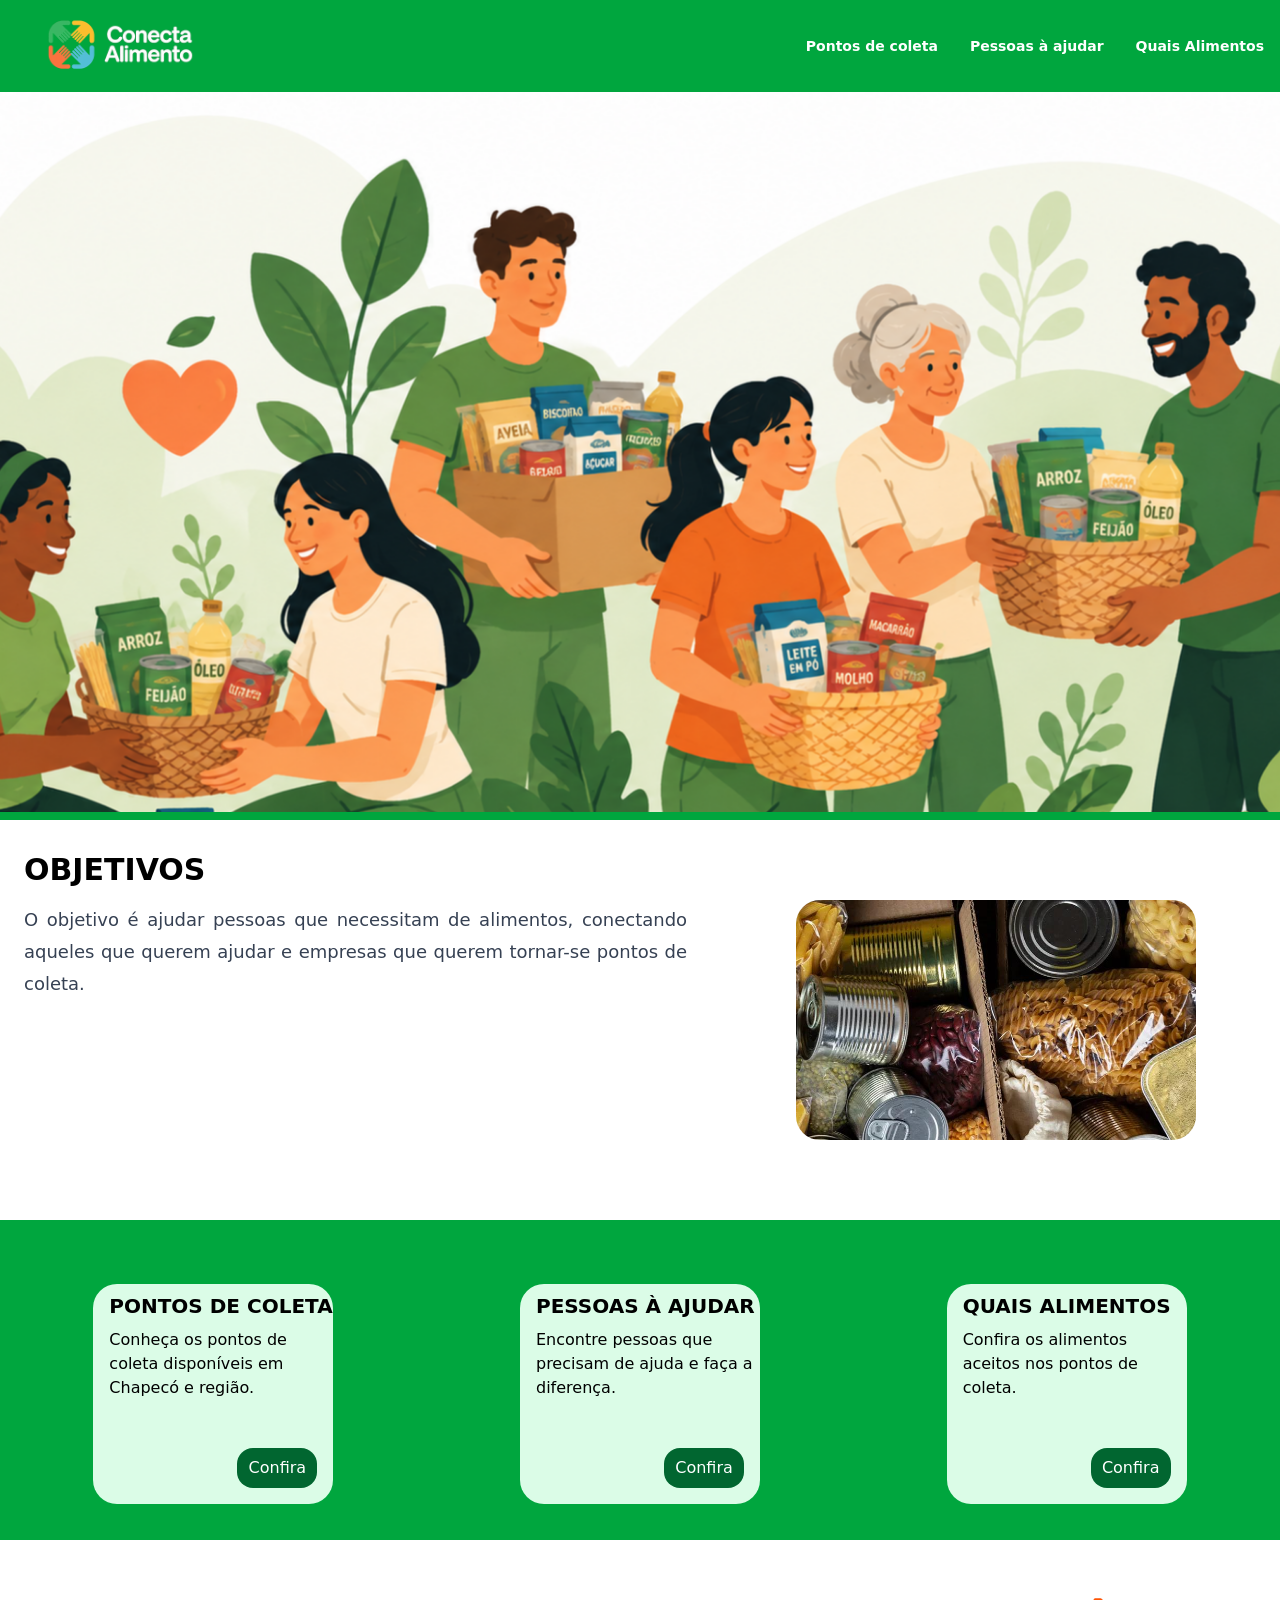
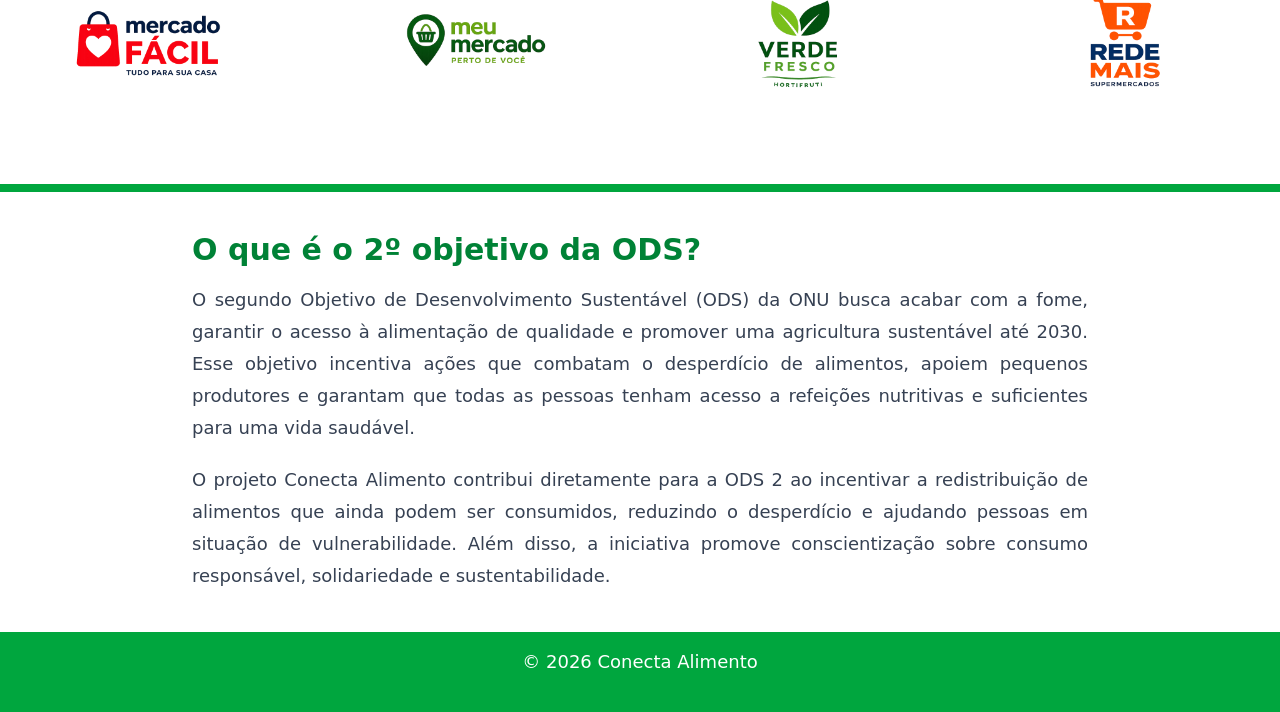
==== index.html @ 0ac20683 "pontos de coleta" ====
<!doctype html>
<html>

<head>
    <meta charset="UTF-8">
    <meta name="viewport" content="width=device-width, initial-scale=1.0">
    <link href="./src/output.css" rel="stylesheet">

</head>

<body>
    <header>
        <div class="flex fixed bg-green-600 w-full h-23">
            <div class="container flex items-center mx-auto">
                <div class="">
                    <img src="./src/IMG/logoSemFundo.png" alt="Conecta Alimento" class="w-60 pt-3">
                </div>
                <div class="flex justify-end flex-1 md:hidden text-white text-3xl">
                    <i class="fas fa-bars"></i>
                </div>
                <div class="items-end flex-1 text-white font-bold hidden md:flex">
                    <nav class="flex-1">
                        <ul class="flex justify-end flex-1">
                            <li class="px-4">
                                <a href="./src/Pages/pontosColeta.html" class="hover:text-hoverspt text-sm">Pontos de coleta</a>
                            </li>
                            <li class="px-4">
                                <a href="#" class="hover:text-hoverspt text-sm">Pessoas à ajudar</a>
                            </li>
                            <li class="px-4">
                                <a href="#" class="hover:text-hoverspt text-sm">Quais Alimentos</a>
                            </li>
                        </ul>
                    </nav>
                </div>
            </div>

        </div>

    </header>

    <main>


        <div class="pt-23">
            <div class="
        w-full 
        h-120 sm:h-130 md:h-150 lg:h-180 
        bg-image-indexMobile
        md:bg-image-index
        bg-cover
        bg-center
    ">
            </div>
        </div>

        <div class="bg-green-600 w-full h-2"></div>

        <div class="grid w-full
    h-auto
    grid-cols-9
    gap-0">

            <div class="bg-white col-span-9
        md:col-span-5">

                <p class="text-3xl uppercase font-bold pt-8 pl-6">
                    Objetivos
                </p>

                <p class="text-lg text-gray-700 leading-8 px-6 pt-4 text-justify">
                    O objetivo é ajudar pessoas que necessitam de alimentos,
                    conectando aqueles que querem ajudar e empresas que querem
                    tornar-se pontos de coleta. 
                </p>

            </div>

            <div class="bg-white px-10 py-5 col-span-9
        md:col-span-4
        lg:px-10 lg:py-20">

                <div class="flex justify-center items-center">
                    <img src="./src/IMG/alimentosLa.jpg" alt="" class="rounded-3xl
        w-full
        md:w-90
        lg:w-100
        h-60
        object-cover">
                </div>

            </div>

        </div>

        <div class="grid bg-green-600 w-full place-items-center pt-7
    h-180 md:h-80
    grid-cols-1 
    md:grid-cols-3">

            <div class="bg-green-100 rounded-3xl w-10/12 md:w-60
        h-40 md:h-55
        flex flex-col justify-between">

                <div>
                    <p class="text-xl uppercase font-bold pl-4 pt-2">
                        Pontos de coleta
                    </p>

                    <p class="pl-4 pt-2">
                        Conheça os pontos de coleta disponíveis em Chapecó e região.
                    </p>
                </div>

               <div class="w-full flex justify-end p-4">
    
    <a 
        href="./src/Pages/pontosColeta.html" 
        class="bg-green-800 text-white 
        w-20 h-10 rounded-2xl
        flex justify-center items-center
        hover:bg-green-700 transition"
    >
        Confira
    </a>

</div>
            </div>

            <div class="bg-green-100 rounded-3xl w-10/12 md:w-60
        h-40 md:h-55
        flex flex-col justify-between">

                <div>
                    <p class="text-xl uppercase font-bold pl-4 pt-2">
                        Pessoas à ajudar
                    </p>

                    <p class="pl-4 pt-2">
                        Encontre pessoas que precisam de ajuda e faça a diferença.
                    </p>
                </div>

               <div class="w-full flex justify-end p-4">
    
    <a 
        href="./src/Pages/pontosColeta.html" 
        class="bg-green-800 text-white 
        w-20 h-10 rounded-2xl
        flex justify-center items-center
        hover:bg-green-700 transition"
    >
        Confira
    </a>

</div>
            </div>

            <div class="bg-green-100 rounded-3xl w-10/12 md:w-60
        h-40 md:h-55
        flex flex-col justify-between">

                <div>
                    <p class="text-xl uppercase font-bold pl-4 pt-2">
                        Quais alimentos
                    </p>

                    <p class="pl-4 pt-2">
                        Confira os alimentos aceitos nos pontos de coleta.
                    </p>
                </div>

               <div class="w-full flex justify-end p-4">
    
    <a 
        href="./src/Pages/pontosColeta.html" 
        class="bg-green-800 text-white 
        w-20 h-10 rounded-2xl
        flex justify-center items-center
        hover:bg-green-700 transition"
    >
        Confira
    </a>

</div>
            </div>

        </div>

        <div class="grid bg-white w-full place-items-center
        grid-cols-1 
        md:grid-cols-2
        lg:grid-cols-4
        gap-4">

            <div class="rounded-3xl w-10/12 md:w-60
        h-40 md:h-55 overflow-hidden">

                <img src="./src/IMG/mercado01.png" alt="Mercado Fácil" class="w-full h-full object-contain">
            </div>

            <div class="rounded-3xl w-10/12 md:w-60
        h-40 md:h-55 overflow-hidden">

                <img src="./src/IMG/mercado02.png" alt="Mercado Fácil" class="w-full h-full object-contain">
            </div>


            <div class="rounded-3xl w-10/12 md:w-60
        h-40 md:h-55 overflow-hidden">

                <img src="./src/IMG/mercado03.png" alt="Mercado Fácil" class="w-full h-full object-contain">
            </div>


            <div class="rounded-3xl w-10/12 md:w-60
        h-40 md:h-55 overflow-hidden">

                <img src="./src/IMG/mercado04.png" alt="Mercado Fácil" class="w-full h-full object-contain">
            </div>
        </div>

        <div class="pt-6">
            <div class="bg-green-600 w-full h-2"></div>
        </div>

        <div class="bg-white w-full py-10 px-6">

            <div class="max-w-4xl mx-auto">

                <p class="text-3xl font-bold text-green-700">
                    O que é o 2º objetivo da ODS?
                </p>

                <p class="text-lg text-gray-700 leading-8 pt-4 text-justify">
                    O segundo Objetivo de Desenvolvimento Sustentável (ODS) da ONU busca acabar com a fome,
                    garantir o acesso à alimentação de qualidade e promover uma agricultura sustentável até 2030.
                    Esse objetivo incentiva ações que combatam o desperdício de alimentos, apoiem pequenos produtores
                    e garantam que todas as pessoas tenham acesso a refeições nutritivas e suficientes para uma vida
                    saudável.
                </p>

                <p class="text-lg text-gray-700 leading-8 mt-5 text-justify">
                    O projeto Conecta Alimento contribui diretamente para a ODS 2 ao incentivar a redistribuição
                    de alimentos que ainda podem ser consumidos, reduzindo o desperdício e ajudando pessoas em
                    situação de vulnerabilidade. Além disso, a iniciativa promove conscientização sobre consumo
                    responsável, solidariedade e sustentabilidade.
                </p>

            </div>

        </div>

        <div class="bg-green-600 w-full h-20">
            <p class="flex justify-center text-white text-lg pt-4">&copy; 2026 Conecta Alimento</p>
        </div>

    </main>

</body>

</html>
---- src/output.css ----
/*! tailwindcss v4.3.0 | MIT License | https://tailwindcss.com */
@layer properties;
@layer theme, base, components, utilities;
@layer theme {
  :root, :host {
    --font-sans: ui-sans-serif, system-ui, sans-serif, "Apple Color Emoji",
      "Segoe UI Emoji", "Segoe UI Symbol", "Noto Color Emoji";
    --font-mono: ui-monospace, SFMono-Regular, Menlo, Monaco, Consolas, "Liberation Mono",
      "Courier New", monospace;
    --color-amber-50: oklch(98.7% 0.022 95.277);
    --color-amber-200: oklch(92.4% 0.12 95.746);
    --color-green-100: oklch(96.2% 0.044 156.743);
    --color-green-200: oklch(92.5% 0.084 155.995);
    --color-green-600: oklch(62.7% 0.194 149.214);
    --color-green-700: oklch(52.7% 0.154 150.069);
    --color-green-800: oklch(44.8% 0.119 151.328);
    --color-gray-100: oklch(96.7% 0.003 264.542);
    --color-gray-300: oklch(87.2% 0.01 258.338);
    --color-gray-500: oklch(55.1% 0.027 264.364);
    --color-gray-600: oklch(44.6% 0.03 256.802);
    --color-gray-700: oklch(37.3% 0.034 259.733);
    --color-white: #fff;
    --spacing: 0.25rem;
    --container-sm: 24rem;
    --container-md: 28rem;
    --container-4xl: 56rem;
    --container-5xl: 64rem;
    --text-xs: 0.75rem;
    --text-xs--line-height: calc(1 / 0.75);
    --text-sm: 0.875rem;
    --text-sm--line-height: calc(1.25 / 0.875);
    --text-lg: 1.125rem;
    --text-lg--line-height: calc(1.75 / 1.125);
    --text-xl: 1.25rem;
    --text-xl--line-height: calc(1.75 / 1.25);
    --text-2xl: 1.5rem;
    --text-2xl--line-height: calc(2 / 1.5);
    --text-3xl: 1.875rem;
    --text-3xl--line-height: calc(2.25 / 1.875);
    --font-weight-bold: 700;
    --radius-xl: 0.75rem;
    --radius-2xl: 1rem;
    --radius-3xl: 1.5rem;
    --default-transition-duration: 150ms;
    --default-transition-timing-function: cubic-bezier(0.4, 0, 0.2, 1);
    --default-font-family: var(--font-sans);
    --default-mono-font-family: var(--font-mono);
  }
}
@layer base {
  *, ::after, ::before, ::backdrop, ::file-selector-button {
    box-sizing: border-box;
    margin: 0;
    padding: 0;
    border: 0 solid;
  }
  html, :host {
    line-height: 1.5;
    -webkit-text-size-adjust: 100%;
    tab-size: 4;
    font-family: var(--default-font-family, ui-sans-serif, system-ui, sans-serif, "Apple Color Emoji", "Segoe UI Emoji", "Segoe UI Symbol", "Noto Color Emoji");
    font-feature-settings: var(--default-font-feature-settings, normal);
    font-variation-settings: var(--default-font-variation-settings, normal);
    -webkit-tap-highlight-color: transparent;
  }
  hr {
    height: 0;
    color: inherit;
    border-top-width: 1px;
  }
  abbr:where([title]) {
    -webkit-text-decoration: underline dotted;
    text-decoration: underline dotted;
  }
  h1, h2, h3, h4, h5, h6 {
    font-size: inherit;
    font-weight: inherit;
  }
  a {
    color: inherit;
    -webkit-text-decoration: inherit;
    text-decoration: inherit;
  }
  b, strong {
    font-weight: bolder;
  }
  code, kbd, samp, pre {
    font-family: var(--default-mono-font-family, ui-monospace, SFMono-Regular, Menlo, Monaco, Consolas, "Liberation Mono", "Courier New", monospace);
    font-feature-settings: var(--default-mono-font-feature-settings, normal);
    font-variation-settings: var(--default-mono-font-variation-settings, normal);
    font-size: 1em;
  }
  small {
    font-size: 80%;
  }
  sub, sup {
    font-size: 75%;
    line-height: 0;
    position: relative;
    vertical-align: baseline;
  }
  sub {
    bottom: -0.25em;
  }
  sup {
    top: -0.5em;
  }
  table {
    text-indent: 0;
    border-color: inherit;
    border-collapse: collapse;
  }
  :-moz-focusring {
    outline: auto;
  }
  progress {
    vertical-align: baseline;
  }
  summary {
    display: list-item;
  }
  ol, ul, menu {
    list-style: none;
  }
  img, svg, video, canvas, audio, iframe, embed, object {
    display: block;
    vertical-align: middle;
  }
  img, video {
    max-width: 100%;
    height: auto;
  }
  button, input, select, optgroup, textarea, ::file-selector-button {
    font: inherit;
    font-feature-settings: inherit;
    font-variation-settings: inherit;
    letter-spacing: inherit;
    color: inherit;
    border-radius: 0;
    background-color: transparent;
    opacity: 1;
  }
  :where(select:is([multiple], [size])) optgroup {
    font-weight: bolder;
  }
  :where(select:is([multiple], [size])) optgroup option {
    padding-inline-start: 20px;
  }
  ::file-selector-button {
    margin-inline-end: 4px;
  }
  ::placeholder {
    opacity: 1;
  }
  @supports (not (-webkit-appearance: -apple-pay-button))  or (contain-intrinsic-size: 1px) {
    ::placeholder {
      color: currentcolor;
      @supports (color: color-mix(in lab, red, red)) {
        color: color-mix(in oklab, currentcolor 50%, transparent);
      }
    }
  }
  textarea {
    resize: vertical;
  }
  ::-webkit-search-decoration {
    -webkit-appearance: none;
  }
  ::-webkit-date-and-time-value {
    min-height: 1lh;
    text-align: inherit;
  }
  ::-webkit-datetime-edit {
    display: inline-flex;
  }
  ::-webkit-datetime-edit-fields-wrapper {
    padding: 0;
  }
  ::-webkit-datetime-edit, ::-webkit-datetime-edit-year-field, ::-webkit-datetime-edit-month-field, ::-webkit-datetime-edit-day-field, ::-webkit-datetime-edit-hour-field, ::-webkit-datetime-edit-minute-field, ::-webkit-datetime-edit-second-field, ::-webkit-datetime-edit-millisecond-field, ::-webkit-datetime-edit-meridiem-field {
    padding-block: 0;
  }
  ::-webkit-calendar-picker-indicator {
    line-height: 1;
  }
  :-moz-ui-invalid {
    box-shadow: none;
  }
  button, input:where([type="button"], [type="reset"], [type="submit"]), ::file-selector-button {
    appearance: button;
  }
  ::-webkit-inner-spin-button, ::-webkit-outer-spin-button {
    height: auto;
  }
  [hidden]:where(:not([hidden="until-found"])) {
    display: none !important;
  }
}
@layer utilities {
  .fixed {
    position: fixed;
  }
  .top-0 {
    top: calc(var(--spacing) * 0);
  }
  .z-50 {
    z-index: 50;
  }
  .col-span-9 {
    grid-column: span 9 / span 9;
  }
  .container {
    width: 100%;
    @media (width >= 40rem) {
      max-width: 40rem;
    }
    @media (width >= 48rem) {
      max-width: 48rem;
    }
    @media (width >= 64rem) {
      max-width: 64rem;
    }
    @media (width >= 80rem) {
      max-width: 80rem;
    }
    @media (width >= 96rem) {
      max-width: 96rem;
    }
  }
  .mx-auto {
    margin-inline: auto;
  }
  .mt-5 {
    margin-top: calc(var(--spacing) * 5);
  }
  .mb-3 {
    margin-bottom: calc(var(--spacing) * 3);
  }
  .mb-4 {
    margin-bottom: calc(var(--spacing) * 4);
  }
  .flex {
    display: flex;
  }
  .grid {
    display: grid;
  }
  .hidden {
    display: none;
  }
  .table {
    display: table;
  }
  .h-2 {
    height: calc(var(--spacing) * 2);
  }
  .h-5 {
    height: calc(var(--spacing) * 5);
  }
  .h-10 {
    height: calc(var(--spacing) * 10);
  }
  .h-20 {
    height: calc(var(--spacing) * 20);
  }
  .h-23 {
    height: calc(var(--spacing) * 23);
  }
  .h-40 {
    height: calc(var(--spacing) * 40);
  }
  .h-48 {
    height: calc(var(--spacing) * 48);
  }
  .h-52 {
    height: calc(var(--spacing) * 52);
  }
  .h-56 {
    height: calc(var(--spacing) * 56);
  }
  .h-60 {
    height: calc(var(--spacing) * 60);
  }
  .h-64 {
    height: calc(var(--spacing) * 64);
  }
  .h-80 {
    height: calc(var(--spacing) * 80);
  }
  .h-100 {
    height: calc(var(--spacing) * 100);
  }
  .h-120 {
    height: calc(var(--spacing) * 120);
  }
  .h-150 {
    height: calc(var(--spacing) * 150);
  }
  .h-180 {
    height: calc(var(--spacing) * 180);
  }
  .h-auto {
    height: auto;
  }
  .h-full {
    height: 100%;
  }
  .min-h-screen {
    min-height: 100vh;
  }
  .w-10 {
    width: calc(var(--spacing) * 10);
  }
  .w-10\/12 {
    width: calc(10 / 12 * 100%);
  }
  .w-20 {
    width: calc(var(--spacing) * 20);
  }
  .w-40 {
    width: calc(var(--spacing) * 40);
  }
  .w-60 {
    width: calc(var(--spacing) * 60);
  }
  .w-72 {
    width: calc(var(--spacing) * 72);
  }
  .w-80 {
    width: calc(var(--spacing) * 80);
  }
  .w-150 {
    width: calc(var(--spacing) * 150);
  }
  .w-full {
    width: 100%;
  }
  .max-w-4xl {
    max-width: var(--container-4xl);
  }
  .max-w-5xl {
    max-width: var(--container-5xl);
  }
  .max-w-md {
    max-width: var(--container-md);
  }
  .max-w-sm {
    max-width: var(--container-sm);
  }
  .flex-1 {
    flex: 1;
  }
  .flex-shrink {
    flex-shrink: 1;
  }
  .flex-shrink-0 {
    flex-shrink: 0;
  }
  .border-collapse {
    border-collapse: collapse;
  }
  .resize {
    resize: both;
  }
  .grid-cols-1 {
    grid-template-columns: repeat(1, minmax(0, 1fr));
  }
  .grid-cols-9 {
    grid-template-columns: repeat(9, minmax(0, 1fr));
  }
  .flex-col {
    flex-direction: column;
  }
  .flex-wrap {
    flex-wrap: wrap;
  }
  .place-items-center {
    place-items: center;
  }
  .items-center {
    align-items: center;
  }
  .items-end {
    align-items: flex-end;
  }
  .justify-between {
    justify-content: space-between;
  }
  .justify-center {
    justify-content: center;
  }
  .justify-end {
    justify-content: flex-end;
  }
  .gap-0 {
    gap: calc(var(--spacing) * 0);
  }
  .gap-4 {
    gap: calc(var(--spacing) * 4);
  }
  .gap-6 {
    gap: calc(var(--spacing) * 6);
  }
  .gap-8 {
    gap: calc(var(--spacing) * 8);
  }
  .overflow-hidden {
    overflow: hidden;
  }
  .rounded-2xl {
    border-radius: var(--radius-2xl);
  }
  .rounded-3xl {
    border-radius: var(--radius-3xl);
  }
  .rounded-xl {
    border-radius: var(--radius-xl);
  }
  .border {
    border-style: var(--tw-border-style);
    border-width: 1px;
  }
  .border-2 {
    border-style: var(--tw-border-style);
    border-width: 2px;
  }
  .border-gray-300 {
    border-color: var(--color-gray-300);
  }
  .border-green-700 {
    border-color: var(--color-green-700);
  }
  .bg-amber-200 {
    background-color: var(--color-amber-200);
  }
  .bg-gray-100 {
    background-color: var(--color-gray-100);
  }
  .bg-green-100 {
    background-color: var(--color-green-100);
  }
  .bg-green-600 {
    background-color: var(--color-green-600);
  }
  .bg-green-800 {
    background-color: var(--color-green-800);
  }
  .bg-white {
    background-color: var(--color-white);
  }
  .bg-image-indexMobile {
    background-image: url('./IMG/imageIndesMobile.png');
  }
  .bg-cover {
    background-size: cover;
  }
  .bg-center {
    background-position: center;
  }
  .object-contain {
    object-fit: contain;
  }
  .object-cover {
    object-fit: cover;
  }
  .p-4 {
    padding: calc(var(--spacing) * 4);
  }
  .p-5 {
    padding: calc(var(--spacing) * 5);
  }
  .p-6 {
    padding: calc(var(--spacing) * 6);
  }
  .px-4 {
    padding-inline: calc(var(--spacing) * 4);
  }
  .px-5 {
    padding-inline: calc(var(--spacing) * 5);
  }
  .px-6 {
    padding-inline: calc(var(--spacing) * 6);
  }
  .px-10 {
    padding-inline: calc(var(--spacing) * 10);
  }
  .py-5 {
    padding-block: calc(var(--spacing) * 5);
  }
  .py-10 {
    padding-block: calc(var(--spacing) * 10);
  }
  .pt-2 {
    padding-top: calc(var(--spacing) * 2);
  }
  .pt-3 {
    padding-top: calc(var(--spacing) * 3);
  }
  .pt-4 {
    padding-top: calc(var(--spacing) * 4);
  }
  .pt-5 {
    padding-top: calc(var(--spacing) * 5);
  }
  .pt-6 {
    padding-top: calc(var(--spacing) * 6);
  }
  .pt-7 {
    padding-top: calc(var(--spacing) * 7);
  }
  .pt-8 {
    padding-top: calc(var(--spacing) * 8);
  }
  .pt-12 {
    padding-top: calc(var(--spacing) * 12);
  }
  .pt-23 {
    padding-top: calc(var(--spacing) * 23);
  }
  .pt-27 {
    padding-top: calc(var(--spacing) * 27);
  }
  .pl-4 {
    padding-left: calc(var(--spacing) * 4);
  }
  .pl-6 {
    padding-left: calc(var(--spacing) * 6);
  }
  .text-center {
    text-align: center;
  }
  .text-justify {
    text-align: justify;
  }
  .text-2xl {
    font-size: var(--text-2xl);
    line-height: var(--tw-leading, var(--text-2xl--line-height));
  }
  .text-3xl {
    font-size: var(--text-3xl);
    line-height: var(--tw-leading, var(--text-3xl--line-height));
  }
  .text-lg {
    font-size: var(--text-lg);
    line-height: var(--tw-leading, var(--text-lg--line-height));
  }
  .text-sm {
    font-size: var(--text-sm);
    line-height: var(--tw-leading, var(--text-sm--line-height));
  }
  .text-xl {
    font-size: var(--text-xl);
    line-height: var(--tw-leading, var(--text-xl--line-height));
  }
  .text-xs {
    font-size: var(--text-xs);
    line-height: var(--tw-leading, var(--text-xs--line-height));
  }
  .leading-8 {
    --tw-leading: calc(var(--spacing) * 8);
    line-height: calc(var(--spacing) * 8);
  }
  .font-bold {
    --tw-font-weight: var(--font-weight-bold);
    font-weight: var(--font-weight-bold);
  }
  .text-gray-500 {
    color: var(--color-gray-500);
  }
  .text-gray-600 {
    color: var(--color-gray-600);
  }
  .text-gray-700 {
    color: var(--color-gray-700);
  }
  .text-green-700 {
    color: var(--color-green-700);
  }
  .text-green-800 {
    color: var(--color-green-800);
  }
  .text-white {
    color: var(--color-white);
  }
  .uppercase {
    text-transform: uppercase;
  }
  .underline {
    text-decoration-line: underline;
  }
  .shadow-lg {
    --tw-shadow: 0 10px 15px -3px var(--tw-shadow-color, rgb(0 0 0 / 0.1)), 0 4px 6px -4px var(--tw-shadow-color, rgb(0 0 0 / 0.1));
    box-shadow: var(--tw-inset-shadow), var(--tw-inset-ring-shadow), var(--tw-ring-offset-shadow), var(--tw-ring-shadow), var(--tw-shadow);
  }
  .shadow-md {
    --tw-shadow: 0 4px 6px -1px var(--tw-shadow-color, rgb(0 0 0 / 0.1)), 0 2px 4px -2px var(--tw-shadow-color, rgb(0 0 0 / 0.1));
    box-shadow: var(--tw-inset-shadow), var(--tw-inset-ring-shadow), var(--tw-ring-offset-shadow), var(--tw-ring-shadow), var(--tw-shadow);
  }
  .shadow-xl {
    --tw-shadow: 0 20px 25px -5px var(--tw-shadow-color, rgb(0 0 0 / 0.1)), 0 8px 10px -6px var(--tw-shadow-color, rgb(0 0 0 / 0.1));
    box-shadow: var(--tw-inset-shadow), var(--tw-inset-ring-shadow), var(--tw-ring-offset-shadow), var(--tw-ring-shadow), var(--tw-shadow);
  }
  .outline {
    outline-style: var(--tw-outline-style);
    outline-width: 1px;
  }
  .transition {
    transition-property: color, background-color, border-color, outline-color, text-decoration-color, fill, stroke, --tw-gradient-from, --tw-gradient-via, --tw-gradient-to, opacity, box-shadow, transform, translate, scale, rotate, filter, -webkit-backdrop-filter, backdrop-filter, display, content-visibility, overlay, pointer-events;
    transition-timing-function: var(--tw-ease, var(--default-transition-timing-function));
    transition-duration: var(--tw-duration, var(--default-transition-duration));
  }
  .hover\:bg-green-700 {
    &:hover {
      @media (hover: hover) {
        background-color: var(--color-green-700);
      }
    }
  }
  .sm\:h-130 {
    @media (width >= 40rem) {
      height: calc(var(--spacing) * 130);
    }
  }
  .sm\:w-52 {
    @media (width >= 40rem) {
      width: calc(var(--spacing) * 52);
    }
  }
  .md\:col-span-4 {
    @media (width >= 48rem) {
      grid-column: span 4 / span 4;
    }
  }
  .md\:col-span-5 {
    @media (width >= 48rem) {
      grid-column: span 5 / span 5;
    }
  }
  .md\:flex {
    @media (width >= 48rem) {
      display: flex;
    }
  }
  .md\:hidden {
    @media (width >= 48rem) {
      display: none;
    }
  }
  .md\:h-55 {
    @media (width >= 48rem) {
      height: calc(var(--spacing) * 55);
    }
  }
  .md\:h-80 {
    @media (width >= 48rem) {
      height: calc(var(--spacing) * 80);
    }
  }
  .md\:h-150 {
    @media (width >= 48rem) {
      height: calc(var(--spacing) * 150);
    }
  }
  .md\:h-full {
    @media (width >= 48rem) {
      height: 100%;
    }
  }
  .md\:w-60 {
    @media (width >= 48rem) {
      width: calc(var(--spacing) * 60);
    }
  }
  .md\:w-90 {
    @media (width >= 48rem) {
      width: calc(var(--spacing) * 90);
    }
  }
  .md\:grid-cols-2 {
    @media (width >= 48rem) {
      grid-template-columns: repeat(2, minmax(0, 1fr));
    }
  }
  .md\:grid-cols-3 {
    @media (width >= 48rem) {
      grid-template-columns: repeat(3, minmax(0, 1fr));
    }
  }
  .md\:bg-image-index {
    @media (width >= 48rem) {
      background-image: url('./IMG/imagenIndex_cropped.png');
    }
  }
  .lg\:h-180 {
    @media (width >= 64rem) {
      height: calc(var(--spacing) * 180);
    }
  }
  .lg\:w-100 {
    @media (width >= 64rem) {
      width: calc(var(--spacing) * 100);
    }
  }
  .lg\:grid-cols-4 {
    @media (width >= 64rem) {
      grid-template-columns: repeat(4, minmax(0, 1fr));
    }
  }
  .lg\:px-10 {
    @media (width >= 64rem) {
      padding-inline: calc(var(--spacing) * 10);
    }
  }
  .lg\:py-20 {
    @media (width >= 64rem) {
      padding-block: calc(var(--spacing) * 20);
    }
  }
}
@property --tw-border-style {
  syntax: "*";
  inherits: false;
  initial-value: solid;
}
@property --tw-leading {
  syntax: "*";
  inherits: false;
}
@property --tw-font-weight {
  syntax: "*";
  inherits: false;
}
@property --tw-shadow {
  syntax: "*";
  inherits: false;
  initial-value: 0 0 #0000;
}
@property --tw-shadow-color {
  syntax: "*";
  inherits: false;
}
@property --tw-shadow-alpha {
  syntax: "<percentage>";
  inherits: false;
  initial-value: 100%;
}
@property --tw-inset-shadow {
  syntax: "*";
  inherits: false;
  initial-value: 0 0 #0000;
}
@property --tw-inset-shadow-color {
  syntax: "*";
  inherits: false;
}
@property --tw-inset-shadow-alpha {
  syntax: "<percentage>";
  inherits: false;
  initial-value: 100%;
}
@property --tw-ring-color {
  syntax: "*";
  inherits: false;
}
@property --tw-ring-shadow {
  syntax: "*";
  inherits: false;
  initial-value: 0 0 #0000;
}
@property --tw-inset-ring-color {
  syntax: "*";
  inherits: false;
}
@property --tw-inset-ring-shadow {
  syntax: "*";
  inherits: false;
  initial-value: 0 0 #0000;
}
@property --tw-ring-inset {
  syntax: "*";
  inherits: false;
}
@property --tw-ring-offset-width {
  syntax: "<length>";
  inherits: false;
  initial-value: 0px;
}
@property --tw-ring-offset-color {
  syntax: "*";
  inherits: false;
  initial-value: #fff;
}
@property --tw-ring-offset-shadow {
  syntax: "*";
  inherits: false;
  initial-value: 0 0 #0000;
}
@property --tw-outline-style {
  syntax: "*";
  inherits: false;
  initial-value: solid;
}
@layer properties {
  @supports ((-webkit-hyphens: none) and (not (margin-trim: inline))) or ((-moz-orient: inline) and (not (color:rgb(from red r g b)))) {
    *, ::before, ::after, ::backdrop {
      --tw-border-style: solid;
      --tw-leading: initial;
      --tw-font-weight: initial;
      --tw-shadow: 0 0 #0000;
      --tw-shadow-color: initial;
      --tw-shadow-alpha: 100%;
      --tw-inset-shadow: 0 0 #0000;
      --tw-inset-shadow-color: initial;
      --tw-inset-shadow-alpha: 100%;
      --tw-ring-color: initial;
      --tw-ring-shadow: 0 0 #0000;
      --tw-inset-ring-color: initial;
      --tw-inset-ring-shadow: 0 0 #0000;
      --tw-ring-inset: initial;
      --tw-ring-offset-width: 0px;
      --tw-ring-offset-color: #fff;
      --tw-ring-offset-shadow: 0 0 #0000;
      --tw-outline-style: solid;
    }
  }
}
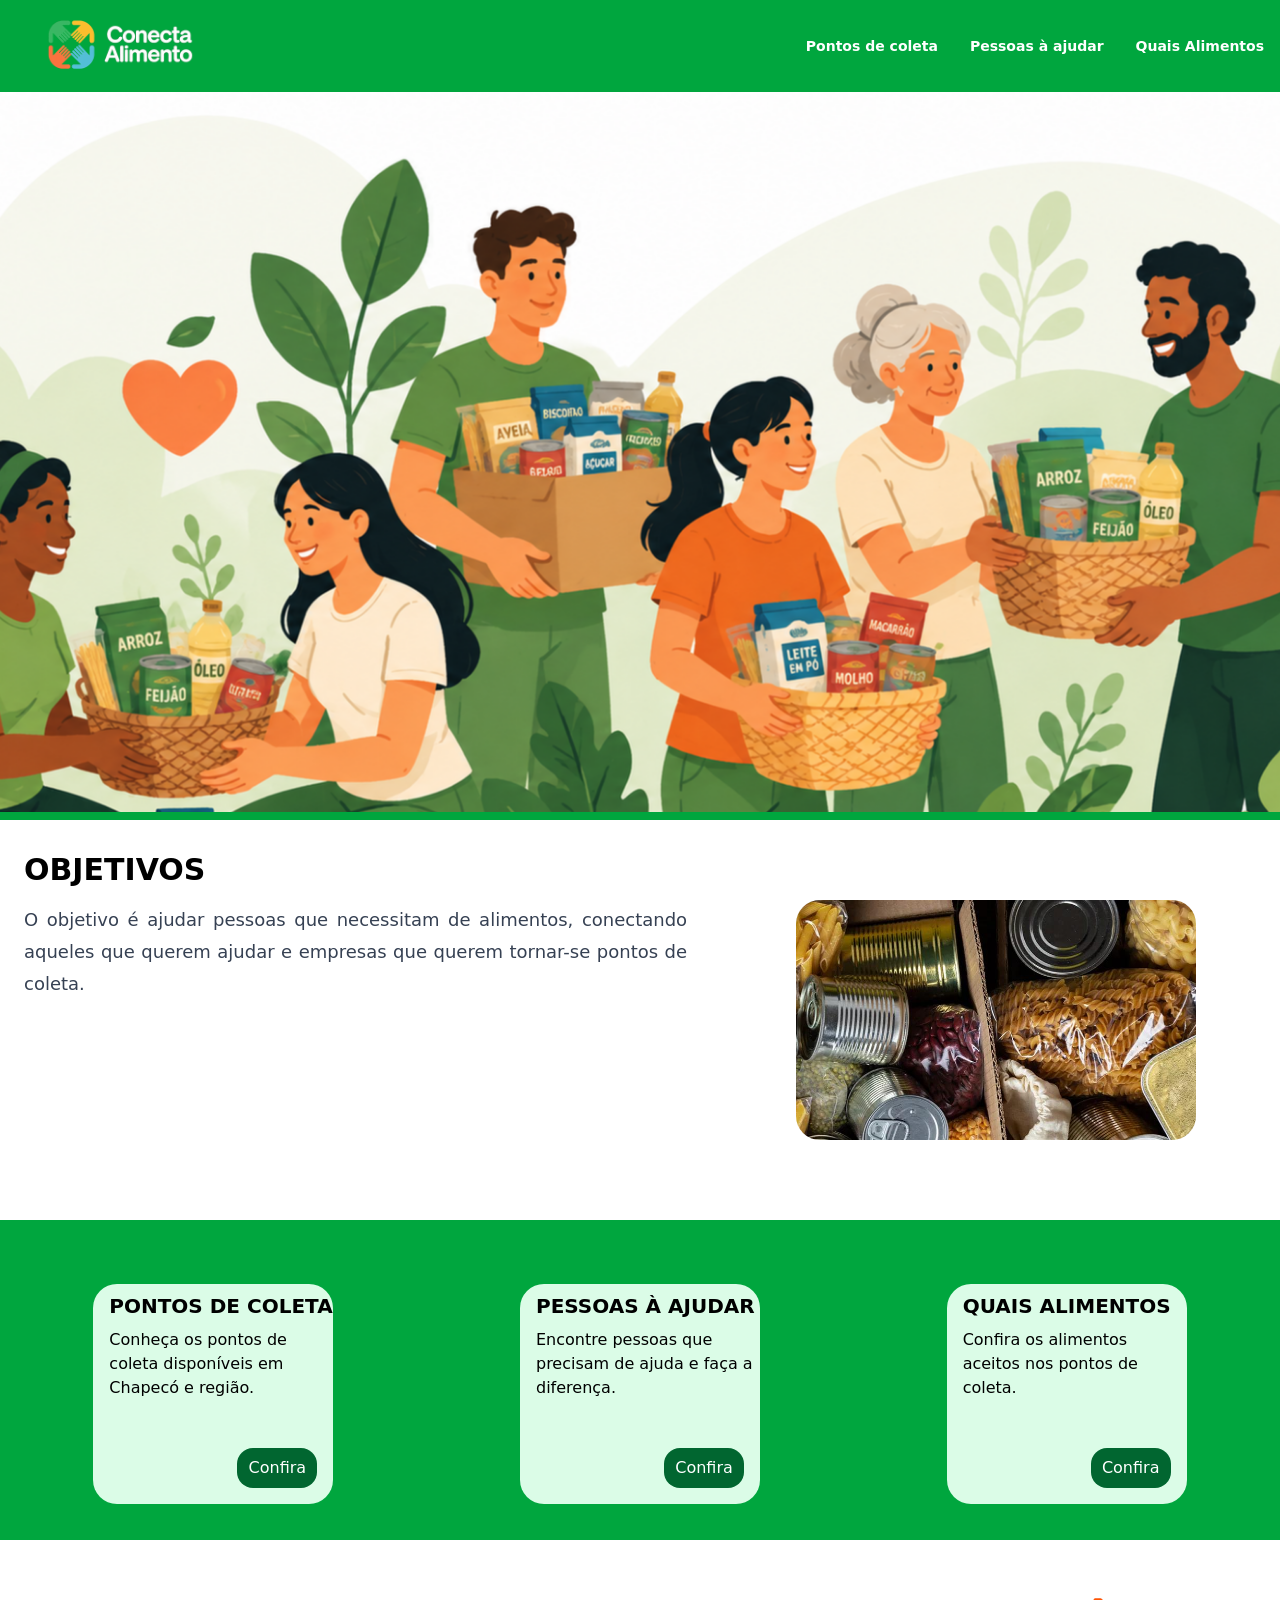
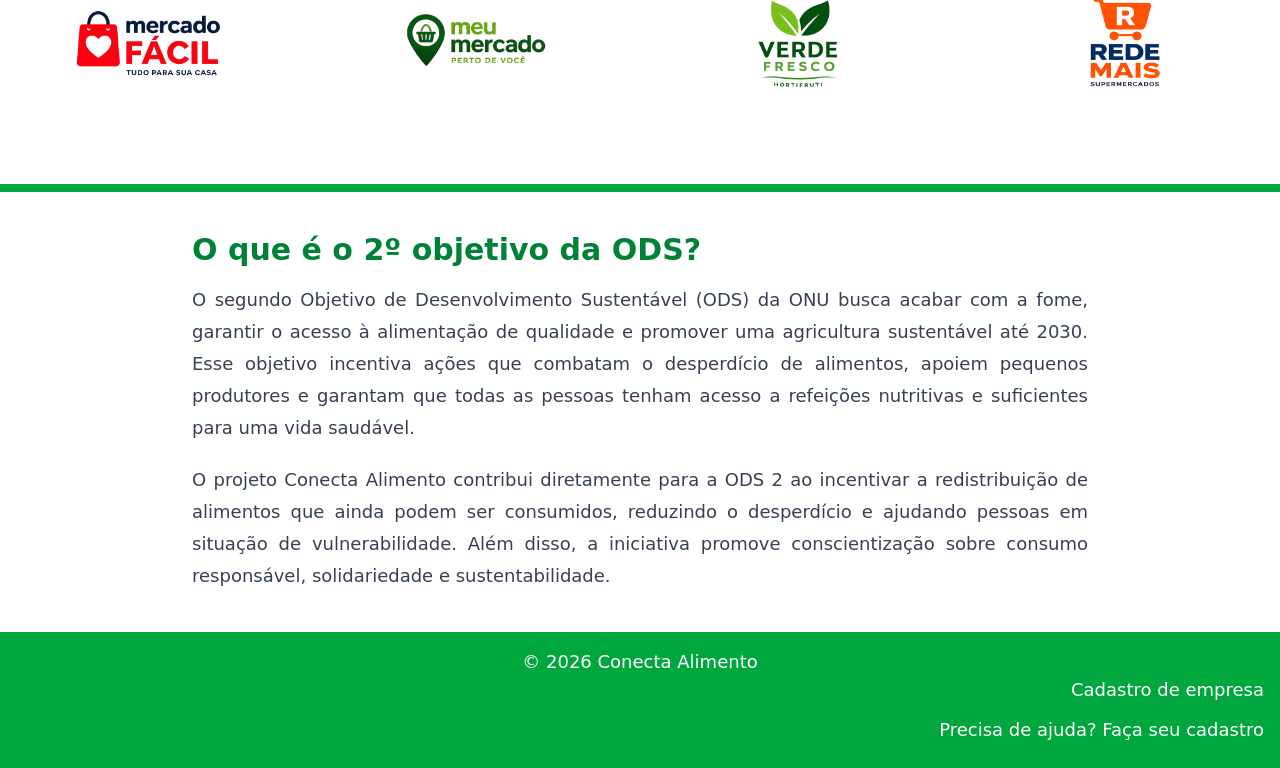
==== commit 857ab2ad: "add de cadastro de pessoas e empresas" ====
--- a/index.html
+++ b/index.html
@@ -22,7 +22,8 @@
                     <nav class="flex-1">
                         <ul class="flex justify-end flex-1">
                             <li class="px-4">
-                                <a href="./src/Pages/pontosColeta.html" class="hover:text-hoverspt text-sm">Pontos de coleta</a>
+                                <a href="./src/Pages/pontosColeta.html" class="hover:text-hoverspt text-sm">Pontos de
+                                    coleta</a>
                             </li>
                             <li class="px-4">
                                 <a href="#" class="hover:text-hoverspt text-sm">Pessoas à ajudar</a>
@@ -41,7 +42,6 @@
 
     <main>
 
-
         <div class="pt-23">
             <div class="
         w-full 
@@ -71,7 +71,7 @@
                 <p class="text-lg text-gray-700 leading-8 px-6 pt-4 text-justify">
                     O objetivo é ajudar pessoas que necessitam de alimentos,
                     conectando aqueles que querem ajudar e empresas que querem
-                    tornar-se pontos de coleta. 
+                    tornar-se pontos de coleta.
                 </p>
 
             </div>
@@ -112,19 +112,16 @@
                     </p>
                 </div>
 
-               <div class="w-full flex justify-end p-4">
-    
-    <a 
-        href="./src/Pages/pontosColeta.html" 
-        class="bg-green-800 text-white 
+                <div class="w-full flex justify-end p-4">
+
+                    <a href="./src/Pages/pontosColeta.html" class="bg-green-800 text-white 
         w-20 h-10 rounded-2xl
         flex justify-center items-center
-        hover:bg-green-700 transition"
-    >
-        Confira
-    </a>
-
-</div>
+        hover:bg-green-700 transition">
+                        Confira
+                    </a>
+
+                </div>
             </div>
 
             <div class="bg-green-100 rounded-3xl w-10/12 md:w-60
@@ -141,19 +138,16 @@
                     </p>
                 </div>
 
-               <div class="w-full flex justify-end p-4">
-    
-    <a 
-        href="./src/Pages/pontosColeta.html" 
-        class="bg-green-800 text-white 
+                <div class="w-full flex justify-end p-4">
+
+                    <a href="./src/Pages/pontosColeta.html" class="bg-green-800 text-white 
         w-20 h-10 rounded-2xl
         flex justify-center items-center
-        hover:bg-green-700 transition"
-    >
-        Confira
-    </a>
-
-</div>
+        hover:bg-green-700 transition">
+                        Confira
+                    </a>
+
+                </div>
             </div>
 
             <div class="bg-green-100 rounded-3xl w-10/12 md:w-60
@@ -170,19 +164,16 @@
                     </p>
                 </div>
 
-               <div class="w-full flex justify-end p-4">
-    
-    <a 
-        href="./src/Pages/pontosColeta.html" 
-        class="bg-green-800 text-white 
+                <div class="w-full flex justify-end p-4">
+
+                    <a href="./src/Pages/pontosColeta.html" class="bg-green-800 text-white 
         w-20 h-10 rounded-2xl
         flex justify-center items-center
-        hover:bg-green-700 transition"
-    >
-        Confira
-    </a>
-
-</div>
+        hover:bg-green-700 transition">
+                        Confira
+                    </a>
+
+                </div>
             </div>
 
         </div>
@@ -251,8 +242,16 @@
 
         </div>
 
-        <div class="bg-green-600 w-full h-20">
-            <p class="flex justify-center text-white text-lg pt-4">&copy; 2026 Conecta Alimento</p>
+        <div class="bg-green-600 w-full h-34">
+            <div>
+                <p class="flex justify-center text-white text-lg pt-4">&copy; 2026 Conecta Alimento</p>
+            </div>
+            <div>
+                <p class="flex justify-end text-white text-lg pb-3 pr-4"><a href="./src/Pages/cadastroEmpresa.html">Cadastro de empresa</a></p>
+            </div>
+            <div>
+                <p class="flex justify-end text-white text-lg pb-3 pr-4"><a href="./src/Pages/cadastroPessoa.html">Precisa de ajuda? Faça seu cadastro</a></p>
+            </div>
         </div>
 
     </main>
--- a/src/output.css
+++ b/src/output.css
@@ -5,28 +5,29 @@
   :root, :host {
     --font-sans: ui-sans-serif, system-ui, sans-serif, "Apple Color Emoji",
       "Segoe UI Emoji", "Segoe UI Symbol", "Noto Color Emoji";
+    --font-serif: ui-serif, Georgia, Cambria, "Times New Roman", Times, serif;
     --font-mono: ui-monospace, SFMono-Regular, Menlo, Monaco, Consolas, "Liberation Mono",
       "Courier New", monospace;
-    --color-amber-50: oklch(98.7% 0.022 95.277);
     --color-amber-200: oklch(92.4% 0.12 95.746);
+    --color-amber-300: oklch(87.9% 0.169 91.605);
+    --color-amber-400: oklch(82.8% 0.189 84.429);
+    --color-amber-600: oklch(66.6% 0.179 58.318);
+    --color-green-50: oklch(98.2% 0.018 155.826);
     --color-green-100: oklch(96.2% 0.044 156.743);
     --color-green-200: oklch(92.5% 0.084 155.995);
+    --color-green-300: oklch(87.1% 0.15 154.449);
     --color-green-600: oklch(62.7% 0.194 149.214);
     --color-green-700: oklch(52.7% 0.154 150.069);
     --color-green-800: oklch(44.8% 0.119 151.328);
-    --color-gray-100: oklch(96.7% 0.003 264.542);
+    --color-blue-500: oklch(62.3% 0.214 259.815);
+    --color-pink-500: oklch(65.6% 0.241 354.308);
+    --color-gray-50: oklch(98.5% 0.002 247.839);
     --color-gray-300: oklch(87.2% 0.01 258.338);
-    --color-gray-500: oklch(55.1% 0.027 264.364);
-    --color-gray-600: oklch(44.6% 0.03 256.802);
     --color-gray-700: oklch(37.3% 0.034 259.733);
+    --color-olive-50: oklch(98.8% 0.003 106.5);
     --color-white: #fff;
     --spacing: 0.25rem;
-    --container-sm: 24rem;
-    --container-md: 28rem;
     --container-4xl: 56rem;
-    --container-5xl: 64rem;
-    --text-xs: 0.75rem;
-    --text-xs--line-height: calc(1 / 0.75);
     --text-sm: 0.875rem;
     --text-sm--line-height: calc(1.25 / 0.875);
     --text-lg: 1.125rem;
@@ -38,7 +39,6 @@
     --text-3xl: 1.875rem;
     --text-3xl--line-height: calc(2.25 / 1.875);
     --font-weight-bold: 700;
-    --radius-xl: 0.75rem;
     --radius-2xl: 1rem;
     --radius-3xl: 1.5rem;
     --default-transition-duration: 150ms;
@@ -199,12 +199,6 @@
   .fixed {
     position: fixed;
   }
-  .top-0 {
-    top: calc(var(--spacing) * 0);
-  }
-  .z-50 {
-    z-index: 50;
-  }
   .col-span-9 {
     grid-column: span 9 / span 9;
   }
@@ -229,15 +223,15 @@
   .mx-auto {
     margin-inline: auto;
   }
+  .mt-3 {
+    margin-top: calc(var(--spacing) * 3);
+  }
+  .mt-4 {
+    margin-top: calc(var(--spacing) * 4);
+  }
   .mt-5 {
     margin-top: calc(var(--spacing) * 5);
   }
-  .mb-3 {
-    margin-bottom: calc(var(--spacing) * 3);
-  }
-  .mb-4 {
-    margin-bottom: calc(var(--spacing) * 4);
-  }
   .flex {
     display: flex;
   }
@@ -253,48 +247,45 @@
   .h-2 {
     height: calc(var(--spacing) * 2);
   }
-  .h-5 {
-    height: calc(var(--spacing) * 5);
+  .h-9 {
+    height: calc(var(--spacing) * 9);
+  }
+  .h-9\/12 {
+    height: calc(9 / 12 * 100%);
   }
   .h-10 {
     height: calc(var(--spacing) * 10);
   }
+  .h-12 {
+    height: calc(var(--spacing) * 12);
+  }
   .h-20 {
     height: calc(var(--spacing) * 20);
   }
+  .h-22 {
+    height: calc(var(--spacing) * 22);
+  }
   .h-23 {
     height: calc(var(--spacing) * 23);
   }
+  .h-30 {
+    height: calc(var(--spacing) * 30);
+  }
+  .h-34 {
+    height: calc(var(--spacing) * 34);
+  }
   .h-40 {
     height: calc(var(--spacing) * 40);
   }
-  .h-48 {
-    height: calc(var(--spacing) * 48);
-  }
   .h-52 {
     height: calc(var(--spacing) * 52);
   }
-  .h-56 {
-    height: calc(var(--spacing) * 56);
-  }
   .h-60 {
     height: calc(var(--spacing) * 60);
   }
-  .h-64 {
-    height: calc(var(--spacing) * 64);
-  }
-  .h-80 {
-    height: calc(var(--spacing) * 80);
-  }
-  .h-100 {
-    height: calc(var(--spacing) * 100);
-  }
   .h-120 {
     height: calc(var(--spacing) * 120);
   }
-  .h-150 {
-    height: calc(var(--spacing) * 150);
-  }
   .h-180 {
     height: calc(var(--spacing) * 180);
   }
@@ -304,8 +295,14 @@
   .h-full {
     height: 100%;
   }
-  .min-h-screen {
-    min-height: 100vh;
+  .h-screen {
+    height: 100vh;
+  }
+  .w-9 {
+    width: calc(var(--spacing) * 9);
+  }
+  .w-9\/12 {
+    width: calc(9 / 12 * 100%);
   }
   .w-10 {
     width: calc(var(--spacing) * 10);
@@ -316,9 +313,6 @@
   .w-20 {
     width: calc(var(--spacing) * 20);
   }
-  .w-40 {
-    width: calc(var(--spacing) * 40);
-  }
   .w-60 {
     width: calc(var(--spacing) * 60);
   }
@@ -328,33 +322,15 @@
   .w-80 {
     width: calc(var(--spacing) * 80);
   }
-  .w-150 {
-    width: calc(var(--spacing) * 150);
-  }
   .w-full {
     width: 100%;
   }
   .max-w-4xl {
     max-width: var(--container-4xl);
   }
-  .max-w-5xl {
-    max-width: var(--container-5xl);
-  }
-  .max-w-md {
-    max-width: var(--container-md);
-  }
-  .max-w-sm {
-    max-width: var(--container-sm);
-  }
   .flex-1 {
     flex: 1;
   }
-  .flex-shrink {
-    flex-shrink: 1;
-  }
-  .flex-shrink-0 {
-    flex-shrink: 0;
-  }
   .border-collapse {
     border-collapse: collapse;
   }
@@ -391,15 +367,15 @@
   .justify-end {
     justify-content: flex-end;
   }
+  .justify-items-center {
+    justify-items: center;
+  }
   .gap-0 {
     gap: calc(var(--spacing) * 0);
   }
   .gap-4 {
     gap: calc(var(--spacing) * 4);
   }
-  .gap-6 {
-    gap: calc(var(--spacing) * 6);
-  }
   .gap-8 {
     gap: calc(var(--spacing) * 8);
   }
@@ -411,39 +387,53 @@
   }
   .rounded-3xl {
     border-radius: var(--radius-3xl);
-  }
-  .rounded-xl {
-    border-radius: var(--radius-xl);
   }
   .border {
     border-style: var(--tw-border-style);
     border-width: 1px;
   }
-  .border-2 {
-    border-style: var(--tw-border-style);
-    border-width: 2px;
-  }
   .border-gray-300 {
     border-color: var(--color-gray-300);
   }
-  .border-green-700 {
-    border-color: var(--color-green-700);
-  }
   .bg-amber-200 {
     background-color: var(--color-amber-200);
   }
-  .bg-gray-100 {
-    background-color: var(--color-gray-100);
+  .bg-amber-300 {
+    background-color: var(--color-amber-300);
+  }
+  .bg-amber-400 {
+    background-color: var(--color-amber-400);
+  }
+  .bg-amber-600 {
+    background-color: var(--color-amber-600);
+  }
+  .bg-blue-500 {
+    background-color: var(--color-blue-500);
+  }
+  .bg-gray-50 {
+    background-color: var(--color-gray-50);
+  }
+  .bg-green-50 {
+    background-color: var(--color-green-50);
   }
   .bg-green-100 {
     background-color: var(--color-green-100);
   }
+  .bg-green-200 {
+    background-color: var(--color-green-200);
+  }
+  .bg-green-300 {
+    background-color: var(--color-green-300);
+  }
   .bg-green-600 {
     background-color: var(--color-green-600);
   }
   .bg-green-800 {
     background-color: var(--color-green-800);
   }
+  .bg-pink-500 {
+    background-color: var(--color-pink-500);
+  }
   .bg-white {
     background-color: var(--color-white);
   }
@@ -465,18 +455,12 @@
   .p-4 {
     padding: calc(var(--spacing) * 4);
   }
-  .p-5 {
-    padding: calc(var(--spacing) * 5);
-  }
   .p-6 {
     padding: calc(var(--spacing) * 6);
   }
   .px-4 {
     padding-inline: calc(var(--spacing) * 4);
   }
-  .px-5 {
-    padding-inline: calc(var(--spacing) * 5);
-  }
   .px-6 {
     padding-inline: calc(var(--spacing) * 6);
   }
@@ -498,9 +482,6 @@
   .pt-4 {
     padding-top: calc(var(--spacing) * 4);
   }
-  .pt-5 {
-    padding-top: calc(var(--spacing) * 5);
-  }
   .pt-6 {
     padding-top: calc(var(--spacing) * 6);
   }
@@ -510,18 +491,42 @@
   .pt-8 {
     padding-top: calc(var(--spacing) * 8);
   }
+  .pt-10 {
+    padding-top: calc(var(--spacing) * 10);
+  }
   .pt-12 {
     padding-top: calc(var(--spacing) * 12);
   }
+  .pt-14 {
+    padding-top: calc(var(--spacing) * 14);
+  }
+  .pt-20 {
+    padding-top: calc(var(--spacing) * 20);
+  }
   .pt-23 {
     padding-top: calc(var(--spacing) * 23);
   }
   .pt-27 {
     padding-top: calc(var(--spacing) * 27);
   }
+  .pr-4 {
+    padding-right: calc(var(--spacing) * 4);
+  }
+  .pr-8 {
+    padding-right: calc(var(--spacing) * 8);
+  }
+  .pb-3 {
+    padding-bottom: calc(var(--spacing) * 3);
+  }
+  .pb-4 {
+    padding-bottom: calc(var(--spacing) * 4);
+  }
   .pl-4 {
     padding-left: calc(var(--spacing) * 4);
   }
+  .pl-5 {
+    padding-left: calc(var(--spacing) * 5);
+  }
   .pl-6 {
     padding-left: calc(var(--spacing) * 6);
   }
@@ -530,6 +535,12 @@
   }
   .text-justify {
     text-align: justify;
+  }
+  .font-sans {
+    font-family: var(--font-sans);
+  }
+  .font-serif {
+    font-family: var(--font-serif);
   }
   .text-2xl {
     font-size: var(--text-2xl);
@@ -551,10 +562,6 @@
     font-size: var(--text-xl);
     line-height: var(--tw-leading, var(--text-xl--line-height));
   }
-  .text-xs {
-    font-size: var(--text-xs);
-    line-height: var(--tw-leading, var(--text-xs--line-height));
-  }
   .leading-8 {
     --tw-leading: calc(var(--spacing) * 8);
     line-height: calc(var(--spacing) * 8);
@@ -563,21 +570,12 @@
     --tw-font-weight: var(--font-weight-bold);
     font-weight: var(--font-weight-bold);
   }
-  .text-gray-500 {
-    color: var(--color-gray-500);
-  }
-  .text-gray-600 {
-    color: var(--color-gray-600);
-  }
   .text-gray-700 {
     color: var(--color-gray-700);
   }
   .text-green-700 {
     color: var(--color-green-700);
   }
-  .text-green-800 {
-    color: var(--color-green-800);
-  }
   .text-white {
     color: var(--color-white);
   }
@@ -587,17 +585,19 @@
   .underline {
     text-decoration-line: underline;
   }
-  .shadow-lg {
-    --tw-shadow: 0 10px 15px -3px var(--tw-shadow-color, rgb(0 0 0 / 0.1)), 0 4px 6px -4px var(--tw-shadow-color, rgb(0 0 0 / 0.1));
+  .shadow {
+    --tw-shadow: 0 1px 3px 0 var(--tw-shadow-color, rgb(0 0 0 / 0.1)), 0 1px 2px -1px var(--tw-shadow-color, rgb(0 0 0 / 0.1));
     box-shadow: var(--tw-inset-shadow), var(--tw-inset-ring-shadow), var(--tw-ring-offset-shadow), var(--tw-ring-shadow), var(--tw-shadow);
   }
-  .shadow-md {
-    --tw-shadow: 0 4px 6px -1px var(--tw-shadow-color, rgb(0 0 0 / 0.1)), 0 2px 4px -2px var(--tw-shadow-color, rgb(0 0 0 / 0.1));
+  .shadow-2xl {
+    --tw-shadow: 0 25px 50px -12px var(--tw-shadow-color, rgb(0 0 0 / 0.25));
     box-shadow: var(--tw-inset-shadow), var(--tw-inset-ring-shadow), var(--tw-ring-offset-shadow), var(--tw-ring-shadow), var(--tw-shadow);
   }
-  .shadow-xl {
-    --tw-shadow: 0 20px 25px -5px var(--tw-shadow-color, rgb(0 0 0 / 0.1)), 0 8px 10px -6px var(--tw-shadow-color, rgb(0 0 0 / 0.1));
-    box-shadow: var(--tw-inset-shadow), var(--tw-inset-ring-shadow), var(--tw-ring-offset-shadow), var(--tw-ring-shadow), var(--tw-shadow);
+  .shadow-olive-50 {
+    --tw-shadow-color: oklch(98.8% 0.003 106.5);
+    @supports (color: color-mix(in lab, red, red)) {
+      --tw-shadow-color: color-mix(in oklab, var(--color-olive-50) var(--tw-shadow-alpha), transparent);
+    }
   }
   .outline {
     outline-style: var(--tw-outline-style);
@@ -620,11 +620,6 @@
       height: calc(var(--spacing) * 130);
     }
   }
-  .sm\:w-52 {
-    @media (width >= 40rem) {
-      width: calc(var(--spacing) * 52);
-    }
-  }
   .md\:col-span-4 {
     @media (width >= 48rem) {
       grid-column: span 4 / span 4;
@@ -660,11 +655,6 @@
       height: calc(var(--spacing) * 150);
     }
   }
-  .md\:h-full {
-    @media (width >= 48rem) {
-      height: 100%;
-    }
-  }
   .md\:w-60 {
     @media (width >= 48rem) {
       width: calc(var(--spacing) * 60);
@@ -690,14 +680,39 @@
       background-image: url('./IMG/imagenIndex_cropped.png');
     }
   }
+  .lg\:m-4 {
+    @media (width >= 64rem) {
+      margin: calc(var(--spacing) * 4);
+    }
+  }
+  .lg\:mt-0 {
+    @media (width >= 64rem) {
+      margin-top: calc(var(--spacing) * 0);
+    }
+  }
+  .lg\:mt-4 {
+    @media (width >= 64rem) {
+      margin-top: calc(var(--spacing) * 4);
+    }
+  }
   .lg\:h-180 {
     @media (width >= 64rem) {
       height: calc(var(--spacing) * 180);
     }
   }
+  .lg\:w-8\/12 {
+    @media (width >= 64rem) {
+      width: calc(8 / 12 * 100%);
+    }
+  }
   .lg\:w-100 {
     @media (width >= 64rem) {
       width: calc(var(--spacing) * 100);
+    }
+  }
+  .lg\:grid-cols-2 {
+    @media (width >= 64rem) {
+      grid-template-columns: repeat(2, minmax(0, 1fr));
     }
   }
   .lg\:grid-cols-4 {
